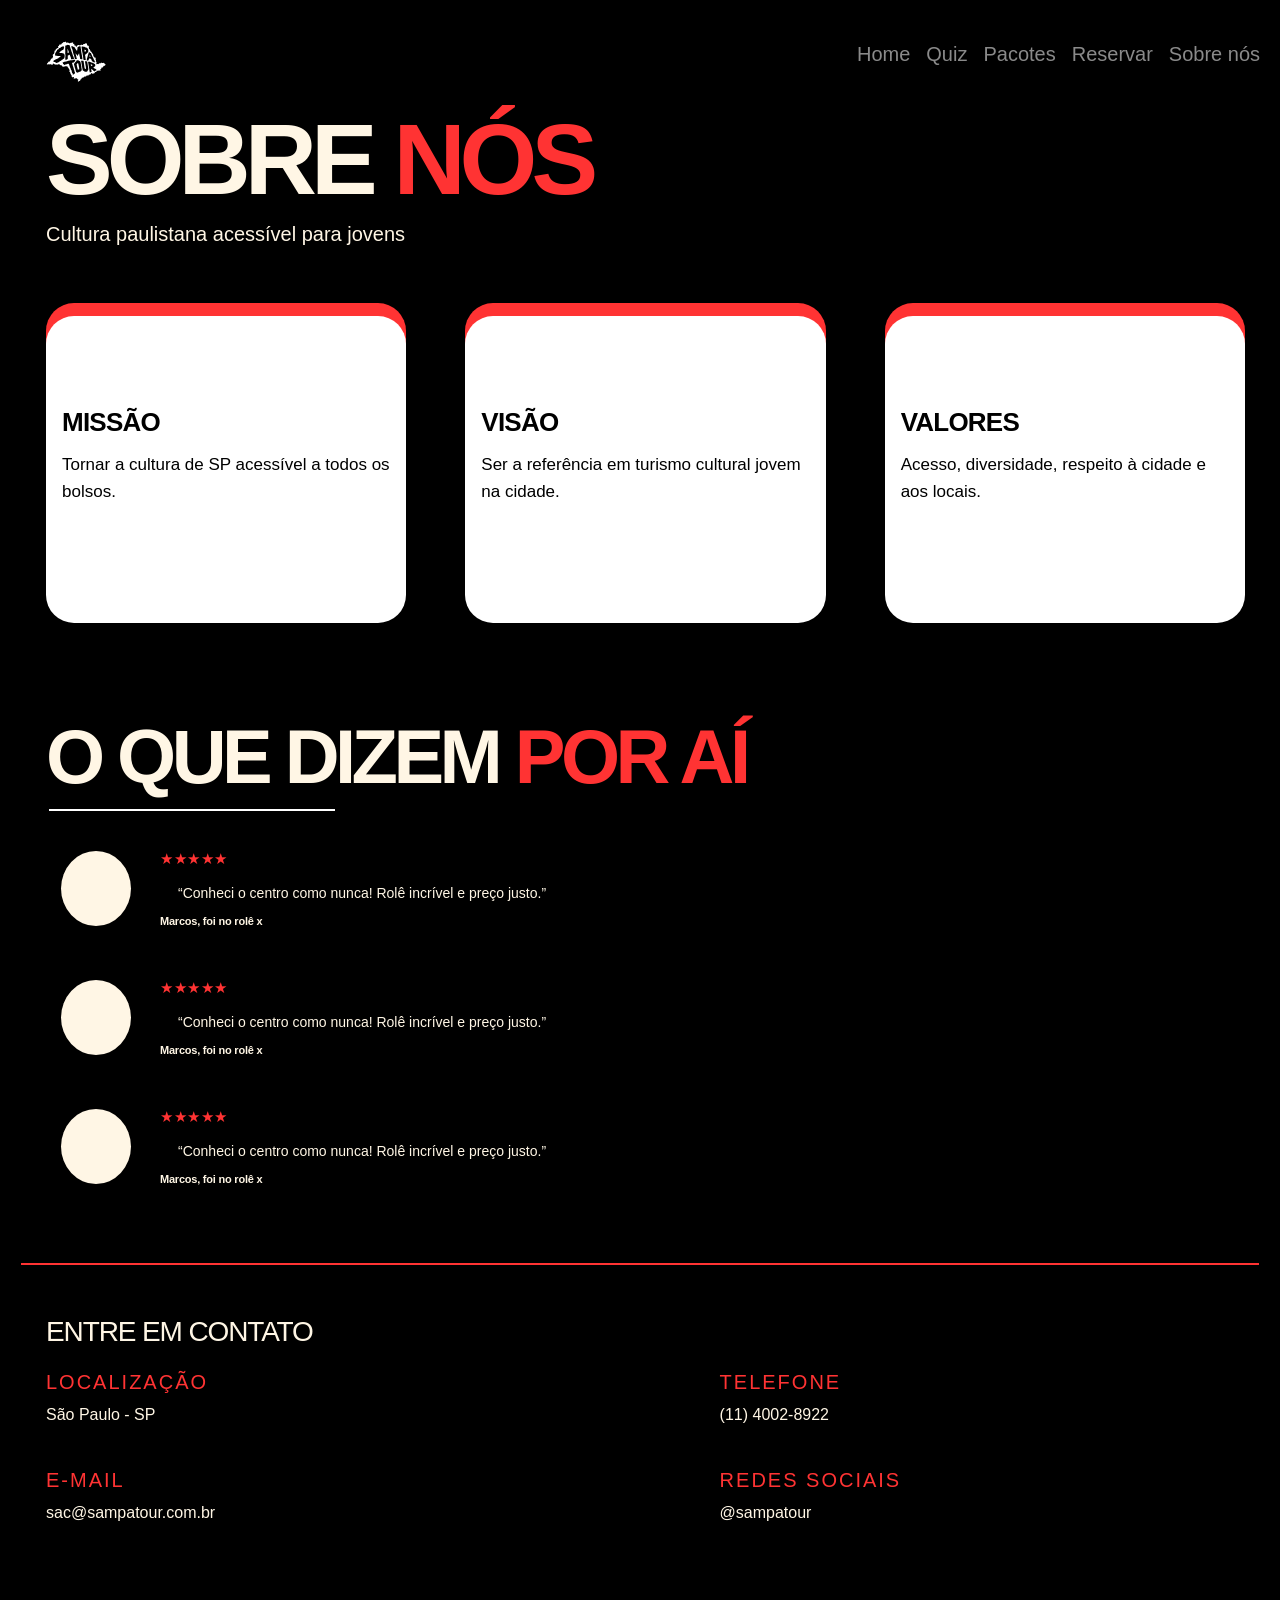
==== sobre.html @ f1fff985 "Update repository with latest project" ====
<!doctype html>
<html lang="pt-BR">
  <head>
    <meta charset="UTF-8" />
    <meta name="viewport" content="width=device-width, initial-scale=1.0" />

    <title>SampaTour | Sobre Nós</title>

    <meta
      name="keywords"
      content="SampaTour, turismo, cultura, São Paulo, passeios"
    />
    <meta
      name="description"
      content="Conheça a missão, a visão e os valores da SampaTour, uma iniciativa de turismo cultural acessível em São Paulo."
    />

    <link rel="icon" type="image/svg+xml" href="icons/logotipo-preto.svg" />
    <link
      href="https://cdn.jsdelivr.net/npm/bootstrap@5.3.3/dist/css/bootstrap.min.css"
      rel="stylesheet"
    />
    <link rel="stylesheet" href="css/styles.css" />
    <script src="js/scripts.js" defer></script>
  </head>

  <body class="pagina-sobre">
    <header class="cabecalho" id="inicio">
      <h1 class="titulo-principal">
        SOBRE <span class="titulo-destaque">NÓS</span>
      </h1>

      <p class="slogan">Cultura paulistana acessível para jovens</p>

      <nav
        class="menu navbar navbar-expand-md"
        aria-label="Menu principal"
        data-bs-theme="dark"
      >
        <button
          class="navbar-toggler ms-auto"
          type="button"
          data-bs-toggle="collapse"
          data-bs-target="#menu-nav"
          aria-controls="menu-nav"
          aria-expanded="false"
          aria-label="Abrir menu"
        >
          <span class="navbar-toggler-icon"></span>
        </button>

        <div class="collapse navbar-collapse" id="menu-nav">
          <ul class="menu-lista navbar-nav">
            <li><a href="home.html">Home</a></li>
            <li><a href="quiz.html">Quiz</a></li>
            <li><a href="pacotes.html">Pacotes</a></li>
            <li><a href="reserva.html">Reservar</a></li>
            <li><a href="sobre.html">Sobre nós</a></li>
          </ul>
        </div>
      </nav>
    </header>

    <main>
      <section class="apresentacao-sobre" id="sobre">
        <h2>QUEM SOMOS</h2>

        <p>
          A SampaTour promove passeios guiados de baixo custo para aproximar
          jovens da cultura, da história, da arte e dos sabores de São Paulo.
        </p>
      </section>

      <section class="missao-valores" id="missao-valores">
        <h2>NOSSOS PRINCÍPIOS</h2>

        <article class="principio-item" id="missao">
          <h3>MISSÃO</h3>
          <p>Tornar a cultura de SP acessível a todos os bolsos.</p>
        </article>

        <article class="principio-item" id="visao">
          <h3>VISÃO</h3>
          <p>Ser a referência em turismo cultural jovem na cidade.</p>
        </article>

        <article class="principio-item" id="valores">
          <h3>VALORES</h3>
          <p>Acesso, diversidade, respeito à cidade e aos locais.</p>
        </article>
      </section>

      <section class="depoimentos" id="depoimentos">
        <h2>O QUE DIZEM <span class="titulo-destaque">POR AÍ</span></h2>

        <article class="depoimento">
          <span
            class="depoimento-foto"
            role="img"
            aria-label="Foto do participante"
          ></span>
          <section class="depoimento-conteudo">
            <p class="estrelas" aria-label="5 estrelas">★★★★★</p>
            <blockquote>
              “Conheci o centro como nunca! Rolê incrível e preço justo.”
            </blockquote>
            <p class="autor">Marcos, foi no rolê x</p>
          </section>
        </article>

        <article class="depoimento">
          <span
            class="depoimento-foto"
            role="img"
            aria-label="Foto do participante"
          ></span>
          <section class="depoimento-conteudo">
            <p class="estrelas" aria-label="5 estrelas">★★★★★</p>
            <blockquote>
              “Conheci o centro como nunca! Rolê incrível e preço justo.”
            </blockquote>
            <p class="autor">Marcos, foi no rolê x</p>
          </section>
        </article>

        <article class="depoimento">
          <span
            class="depoimento-foto"
            role="img"
            aria-label="Foto do participante"
          ></span>
          <section class="depoimento-conteudo">
            <p class="estrelas" aria-label="5 estrelas">★★★★★</p>
            <blockquote>
              “Conheci o centro como nunca! Rolê incrível e preço justo.”
            </blockquote>
            <p class="autor">Marcos, foi no rolê x</p>
          </section>
        </article>
      </section>
    </main>

    <footer class="rodape" id="contato">
      <h2>ENTRE EM CONTATO</h2>

      <section class="informacoes-contato" aria-label="Informações de contato">
        <section class="contato-item">
          <h3>LOCALIZAÇÃO</h3>
          <p>São Paulo - SP</p>
        </section>

        <section class="contato-item">
          <h3>TELEFONE</h3>
          <p>
            <a href="tel:+551140028922">(11) 4002-8922</a>
          </p>
        </section>

        <section class="contato-item">
          <h3>E-MAIL</h3>
          <p>
            <a href="mailto:sac@sampatour.com.br"> sac@sampatour.com.br </a>
          </p>
        </section>

        <section class="contato-item">
          <h3>REDES SOCIAIS</h3>
          <p>@sampatour</p>
        </section>
      </section>
    </footer>

    <script src="https://cdn.jsdelivr.net/npm/bootstrap@5.3.3/dist/js/bootstrap.bundle.min.js"></script>
  </body>
</html>
---- css/styles.css ----
:root {
  --preto: #000000;
  --creme: #fff6e5;
  --vermelho: #ff3333;
  --cinza: #8a8a8a;
  --fonte:
    "Helvetica Neue", "Helvetica Now Display", Helvetica, "Inter", Arial,
    sans-serif;
  --fonte-quiz:
    "Instrument Sans", "DM Sans", "Segoe UI", "Helvetica Neue", Arial,
    sans-serif;
  --cinza-linha: #111111;
  --vinho: #c8001e;
  --borda-campo: #1a1a2e;
  --fonte-form: Arial, "Helvetica Neue", Helvetica, sans-serif;
}

* {
  margin: 0;
  padding: 0;
  box-sizing: border-box;
}

html {
  scroll-behavior: smooth;
}

a {
  color: inherit;
  text-decoration: none;
}

ul {
  list-style: none;
}

/* home.html   */

body.pagina-home {
  background: var(--preto);
  color: var(--creme);
  font-family: var(--fonte);
  font-weight: 300;
  line-height: 1.4;
  -webkit-font-smoothing: antialiased;
}

/*  CABEÇALHO  */

body.pagina-home .cabecalho {
  display: grid;
  grid-template-columns: 1fr 1fr;
  grid-template-areas:
    "marca  menu"
    "selo   selo"
    "logo   slogan";
  padding: 14px 42px 64px;
  background: var(--preto);
}

/* Marca SAMPA TOUR*/

body.pagina-home .cabecalho::before {
  content: "";
  grid-area: marca;
  align-self: start;
  margin-top: 15px;
  width: 60px;
  height: 60px;
  background: url("../icons/logotipo-branco.svg") no-repeat left center /
    contain;
}

/* Selo  "ISSO É" */

body.pagina-home .cabecalho::after {
  grid-area: selo;
  justify-self: start;
  display: flex;
  align-items: center;
  justify-content: center;
  width: 85px;
  height: 45px;
  margin: 92px 0 22px;
  content: "ISSO É";
  border: 1px solid var(--creme);
  border-radius: 50%;
  font-size: 16px;
  font-weight: 700;
  letter-spacing: -0.02em;
  color: var(--creme);
}

/* Logo grande: o texto original fica oculto e fica redesenhado com pseudo-elementos */

body.pagina-home .logo {
  grid-area: logo;
  font-size: 0;
  line-height: 0;
}

body.pagina-home .logo::before,
body.pagina-home .logo::after {
  display: block;
  font-size: clamp(60px, 12.8vw, 150px);
  font-weight: 700;
  line-height: 0.82;
  letter-spacing: -0.055em;
}

body.pagina-home .logo::before {
  content: "SAMPA";
  color: var(--creme);
}

body.pagina-home .logo::after {
  content: "TOUR";
  color: var(--vermelho);
}

body.pagina-home .slogan {
  grid-area: slogan;
  align-self: end;
  justify-self: end;
  max-width: 550px;
  margin-bottom: 4px;
  font-size: 25px;
  font-weight: 300;
  line-height: 1.3;
  text-align: right;
  text-transform: uppercase;
  color: var(--creme);
}

/* Menu */

body.pagina-home .menu {
  grid-area: menu;
  justify-self: end;
  align-self: start;
  margin-right: 20px;
  margin-top: 20px;
}

body.pagina-home .menu-lista {
  display: flex;
  gap: 16px;
}

body.pagina-home .menu-lista a {
  font-size: 20px;
  font-weight: 300;
  color: var(--cinza);
  transition: color 0.2s;
}

body.pagina-home .menu-lista li:first-child a {
  color: var(--creme);
}

body.pagina-home .menu-lista a:hover {
  color: var(--creme);
}

/* 
   APRESENTAÇÃO
 */

body.pagina-home .apresentacao {
  display: grid;
  grid-template-columns: 1fr 1fr;
  grid-template-rows: 1fr auto auto 1fr;
  align-items: start;
  min-height: 422px;
  margin-bottom: 128px;
}

body.pagina-home .apresentacao > * {
  grid-column: 1;
  padding-left: 26px;
  padding-right: 24px;
}

body.pagina-home .titulo-secao {
  grid-row: 2;
  align-self: end;
  font-size: 0;
  line-height: 0;
  margin-bottom: 26px;
}

body.pagina-home .titulo-secao::before,
body.pagina-home .titulo-secao::after {
  font-size: clamp(30px, 5.3vw, 60px);
  font-weight: 700;
  line-height: 0.95;
  letter-spacing: -0.045em;
  white-space: pre;
}

body.pagina-home .titulo-secao::before {
  content: "UMA\A CELEBRAÇÃO\A DA ";
  color: var(--creme);
}

body.pagina-home .titulo-secao::after {
  content: "CIDADE";
  color: var(--vermelho);
}

body.pagina-home .descricao {
  grid-row: 3;
  max-width: 630px;
  font-size: 20px;
  font-weight: 300;
  line-height: 1.4;
  text-transform: uppercase;
  color: var(--creme);
}

body.pagina-home .destaque {
  grid-row: 4;
  margin-top: 20px;
  font-size: 14px;
  font-weight: 700;
  line-height: 1.4;
  text-transform: uppercase;
  color: var(--creme);
}

body.pagina-home .destaque strong {
  font-weight: 700;
}

body.pagina-home .video-apresentacao {
  grid-column: 2;
  grid-row: 1 / -1;
  justify-self: end;
  align-self: center;
  margin-top: 125px;
  width: auto;
  height: 55%;
  min-height: auto;
  padding: 0;
  object-fit: contain;
  background: #1a1a1a;
  pointer-events: none;
  outline: none;
  border: none;
}

body.pagina-home .video-apresentacao::-webkit-media-controls {
  display: none !important;
}

/* 
   CHAMADA PARA O QUIZ
 */

body.pagina-home .chamada-quiz {
  display: flex;
  flex-direction: column;
  align-items: center;
  padding: 0 20px 100px;
  text-align: center;
}

body.pagina-home .chamada-quiz h2 {
  font-size: 0;
  line-height: 0;
}

body.pagina-home .chamada-quiz h2::before {
  display: block;
  content: "QUAL TOUR";
  font-size: clamp(48px, 8.8vw, 100px);
  font-weight: 700;
  line-height: 0.95;
  letter-spacing: -0.06em;
  color: var(--creme);
}

body.pagina-home .chamada-quiz h2::after {
  display: block;
  width: fit-content;
  margin: 0 auto;
  content: "É A SUA CARA ?";
  font-size: clamp(30px, 5.3vw, 60px);
  font-weight: 700;
  line-height: 1.05;
  letter-spacing: -0.06em;
  background: linear-gradient(
    90deg,
    var(--creme) 0 22%,
    var(--vermelho) 22% 100%
  );
  -webkit-background-clip: text;
  background-clip: text;
  -webkit-text-fill-color: transparent;
  color: transparent;
}

body.pagina-home .chamada-quiz p {
  margin-top: 4px;
  font-size: 20px;
  font-weight: 300;
  text-transform: lowercase;
  color: var(--creme);
}

body.pagina-home .chamada-quiz p::first-letter {
  text-transform: uppercase;
}

body.pagina-home .botao-quiz {
  display: inline-flex;
  align-items: center;
  justify-content: center;
  width: 220px;
  height: 60px;
  margin-top: 32px;
  border-radius: 999px;
  background: var(--creme);
  color: var(--preto);
  font-size: 17px;
  font-weight: 400;
  letter-spacing: 0.18em;
  text-decoration: none;
  text-underline-offset: 2px;
  transition:
    transform 0.2s,
    background 0.2s;
}

body.pagina-home .botao-quiz:hover {
  background: var(--vermelho);
  transform: scale(1.04);
}

/* 
   RODAPÉ
 */

body.pagina-home .rodape {
  margin: 0 20px;
  padding: 52px 22px 70px;
  border-top: 2px solid var(--vermelho);
}

body.pagina-home .rodape h2 {
  margin-bottom: 22px;
  font-size: 30px;
  font-weight: 300;
  letter-spacing: -0.04em;
  line-height: 1.1;
  color: var(--creme);
}

body.pagina-home .informacoes-contato {
  display: grid;
  grid-template-columns: 1fr 1fr;
  column-gap: 20px;
  row-gap: 24px;
}

body.pagina-home .contato-item h3 {
  font-size: 20px;
  font-weight: 300;
  letter-spacing: 0.1em;
  color: var(--vermelho);
}

body.pagina-home .contato-item p {
  margin-top: 10px;
  font-size: 16px;
  font-weight: 300;
  color: var(--creme);
}

body.pagina-home .contato-item a:hover {
  color: var(--vermelho);
}

/* 
   RESPONSIVIDADE
 */

@media (max-width: 700px) {
  /* Menu hambúrguer: menu suspenso em telas pequenas */

  body.pagina-home .menu {
    position: relative;
    z-index: 1000;
  }

  body.pagina-home .menu .navbar-toggler {
    display: block;
    margin-left: auto;
    border: 1px solid var(--cinza);
    border-radius: 8px;
    padding: 7px 9px;
    background-color: transparent;
    box-shadow: none;
  }

  body.pagina-home .menu .navbar-toggler:focus {
    box-shadow: 0 0 0 2px rgba(255, 51, 51, 0.35);
  }

  body.pagina-home .menu .navbar-collapse {
    position: absolute;
    top: calc(100% + 8px);
    right: 0;
    width: max-content;
    max-width: calc(100vw - 48px);
    padding: 12px;
    border: 1px solid #333;
    border-radius: 10px;
    background: #000;
    z-index: 1001;
  }

  body.pagina-home .menu .navbar-collapse .menu-lista {
    display: flex;
    flex-direction: column;
    align-items: flex-end;
    gap: 12px;
    text-align: right;
    white-space: nowrap;
  }

  body.pagina-home .menu .navbar-collapse .menu-lista a {
    display: block;
    padding: 4px 2px;
    font-size: 16px;
  }

  body.pagina-home .cabecalho {
    grid-template-columns: 1fr;
    grid-template-areas:
      "menu"
      "marca"
      "selo"
      "logo"
      "slogan";
    padding: 14px 24px 48px;
  }

  body.pagina-home .menu {
    justify-self: end;
    margin-right: 0;
  }

  body.pagina-home .menu-lista {
    text-align: right;
  }

  body.pagina-home .cabecalho::after {
    margin-top: 48px;
  }

  body.pagina-home .slogan {
    justify-self: start;
    margin-top: 24px;
    text-align: left;
  }

  body.pagina-home .apresentacao {
    grid-template-columns: 1fr;
    grid-template-rows: auto;
    margin-bottom: 80px;
  }

  body.pagina-home .apresentacao > * {
    grid-column: 1;
    grid-row: auto;
    padding-left: 24px;
    padding-right: 24px;
  }

  body.pagina-home .titulo-secao {
    margin-bottom: 18px;
  }

  body.pagina-home .titulo-secao::before,
  body.pagina-home .titulo-secao::after {
    font-size: 44px;
  }

  body.pagina-home .video-apresentacao {
    grid-column: 1;
    grid-row: auto;
    justify-self: stretch;
    order: -1;
    margin-top: 0;
    margin-bottom: 32px;
    padding: 0;
    height: auto;
    min-height: 0;
    width: 100%;
    aspect-ratio: 368 / 422;
  }

  body.pagina-home .informacoes-contato {
    grid-template-columns: 1fr;
  }
}

/* =====================================================
   PÁGINA: quiz.html  (body.pagina-quiz)
   ===================================================== */

body.pagina-quiz {
  background: var(--preto);
  color: var(--creme);
  font-family: var(--fonte);
  font-weight: 300;
  line-height: 1.4;
  -webkit-font-smoothing: antialiased;
}

/*  leitores de tela */

body.pagina-quiz .introducao-quiz,
body.pagina-quiz .area-quiz > h2 {
  position: absolute;
  width: 1px;
  height: 1px;
  margin: -1px;
  overflow: hidden;
  clip: rect(0 0 0 0);
  white-space: nowrap;
}

/* 
   CABEÇALHO
 */

body.pagina-quiz .cabecalho {
  display: grid;
  grid-template-columns: 1fr auto;
  grid-template-areas:
    "marca   menu"
    "titulo  titulo"
    "slogan  slogan";
  padding: 18px 0 0;
}

/* Marca SAMPA TOUR*/

body.pagina-quiz .cabecalho::before {
  content: "";
  grid-area: marca;
  align-self: start;
  margin-top: 15px;
  width: 60px;
  height: 60px;
  background: url("../icons/logotipo-branco.svg") no-repeat left center /
    contain;
}

/* Menu */

body.pagina-quiz .menu {
  grid-area: menu;
  justify-self: end;
  align-self: start;
  margin-right: 25px;
  margin-top: 15px;
}

body.pagina-quiz .menu-lista {
  display: flex;
  gap: 18px;
}

body.pagina-quiz .menu-lista a {
  font-size: 20px;
  font-weight: 300;
  color: var(--cinza);
  transition: color 0.2s;
}

body.pagina-quiz .menu-lista a[aria-current="page"],
body.pagina-quiz .menu-lista a:hover {
  color: var(--creme);
}

body.pagina-quiz .titulo-principal {
  grid-area: titulo;
  margin-top: 58px;
  font-size: clamp(52px, 13.2vw, 120px);
  font-weight: 700;
  line-height: 0.85;
  letter-spacing: -0.06em;
  white-space: nowrap;
  color: var(--creme);
}

body.pagina-quiz .titulo-destaque {
  color: var(--vermelho);
}

body.pagina-quiz .slogan {
  grid-area: slogan;
  margin-top: 26px;
  font-size: 20px;
  font-weight: 300;
  line-height: 1.2;
  color: var(--creme);
}

/* 
   CARTÃO DO QUIZ
*/

body.pagina-quiz .area-quiz {
  display: flex;
  justify-content: center;
  margin-top: 58px;
  padding: 0 20px;
}

body.pagina-quiz .cartao-quiz {
  width: min(150%, 478px);
  padding: 17px 15px 17px;
  border: 5px solid var(--vermelho);
  border-radius: 22px;
  background: #ffffff;
  color: #111111;
  font-family: var(--fonte-quiz);
}

body.pagina-quiz .cartao-cabecalho {
  display: flex;
  justify-content: space-between;
  align-items: flex-start;
  margin-bottom: 5px;
}

body.pagina-quiz .pergunta {
  font-size: 24px;
  font-weight: 700;
  line-height: 1.15;
  letter-spacing: -0.01em;
  color: #000000;
}

body.pagina-quiz .progresso {
  font-size: 15px;
  font-weight: 300;
  color: #111111;
}

body.pagina-quiz .opcoes {
  display: flex;
  flex-direction: column;
  gap: 10px;
  padding-left: 0;
  margin: 20px 5px;
}

body.pagina-quiz .opcao {
  display: flex;
  align-items: center;
  gap: 12px;
  width: 100%;
  height: 63px;
  padding: 0 8px;
  border: 0;
  border-radius: 10px;
  background: #ececec;
  color: #111111;
  font-family: inherit;
  font-size: 16px;
  font-weight: 400;
  text-align: left;
  cursor: pointer;
  transition:
    background 0.2s,
    color 0.2s;
}

body.pagina-quiz .opcao:hover,
body.pagina-quiz .opcao:focus-visible {
  background: var(--vermelho);
  color: #ffffff;
  outline: none;
}

body.pagina-quiz .botao-proximo{
  justify-self: flex-end;
  display: none;
  align-items: center;
  height: 50px;
  padding: 2px 8px;
  border: 0;
  border-radius: 10px;
  background: #ececec;
  color: #111111;
  font-family: var(--fonte-quiz);
  font-size: 16px;
  font-weight: bold;
  text-align: center;
  cursor: pointer;
  background: var(--vermelho);
  color: #ffffff;
  outline: none;
  transition:
    background 0.2s,
    color 0.2s;
}

body.pagina-quiz .botao-reiniciar {
  display: block;
  justify-self: center;
  font-family: var(--fonte-quiz);
  font-weight: bold;
  color: var(--vermelho);
  margin: 4px 2px;
}

body.pagina-quiz .botao-proximo:hover,
body.pagina-quiz .botao-proximo:focus-visible,
body.pagina-quiz .botao-reiniciar:hover,
body.pagina-quiz .botao-reiniciar:focus-visible {
  text-decoration: underline;
}

body.pagina-quiz .resultado-quiz {
  display: none;
}

body.pagina-quiz .resultado-imagem-card {
  position: relative;
  display: flex;
  align-items: center;
  justify-content: center;
  width: 100%;
  aspect-ratio: 4 / 3;
  overflow: hidden;
}

body.pagina-quiz .resultado-imagem {
  position: absolute;
  inset: 0;
  width: 100%;
  height: 100%;
  object-fit: cover;
}

body.pagina-quiz .resultado-categoria {
  margin-top: 10px;
  margin-bottom: 6px;
  font-size: 10px;
  font-weight: 700;
  letter-spacing: 0.14em;
  text-transform: uppercase;
  color: var(--vermelho);
}

body.pagina-quiz .resultado-nome {
  margin-bottom: 10px;
  font-size: 30px;
  font-weight: 700;
  letter-spacing: -0.04em;
  line-height: 1.05;
  text-transform: uppercase;
  color: #000000;
}

body.pagina-quiz .resultado-descricao p {
  font-size: 14px;
  font-weight: 300;
  line-height: 1.65;
  color: #111111;
}

body.pagina-quiz .resultado-info{
  font-weight: bold;
}

body.pagina-quiz .resultado-info:hover,
body.pagina-quiz .resultado-info:focus-visible {
  text-decoration: underline;
}

body.pagina-quiz .botao-reservar {
  display: flex;
  align-items: center;
  justify-content: center;
  height: 44px;
  margin: 20px 0px;
  border-radius: 999px;
  background: var(--vermelho);
  color: #ffffff;
  font-size: 12px;
  font-weight: 700;
  letter-spacing: 0.12em;
  transition:
    background 0.2s,
    transform 0.2s;
}

body.pagina-pacotes .botao-reservar:hover,
body.pagina-pacotes .botao-reservar:focus-visible {
  background: #000000;
  outline: none;
  transform: scale(1.02);
}

/* 
   RODAPÉ
 */

body.pagina-quiz .rodape {
  margin: 165px 22px 0;
  padding: 54px 25px 70px;
  border-top: 2px solid var(--vermelho);
}

body.pagina-quiz .rodape h2 {
  margin-bottom: 24px;
  font-size: 30px;
  font-weight: 300;
  letter-spacing: -0.04em;
  line-height: 1.1;
  color: var(--creme);
}

body.pagina-quiz .informacoes-contato {
  display: grid;
  grid-template-columns: 56.7% 1fr;
  row-gap: 28px;
}

body.pagina-quiz .contato-item h3 {
  font-size: 20px;
  font-weight: 300;
  letter-spacing: 0.1em;
  color: var(--vermelho);
}

body.pagina-quiz .contato-item p {
  margin-top: 12px;
  font-size: 16px;
  font-weight: 300;
  color: var(--creme);
}

body.pagina-quiz .contato-item a:hover {
  color: var(--vermelho);
}

/* 
   RESPONSIVIDADE
 */

@media (max-width: 760px) {
  /* Menu hambúrguer: menu suspenso em telas pequenas */

  body.pagina-quiz .menu {
    position: relative;
    z-index: 1000;
  }

  body.pagina-quiz .menu .navbar-toggler {
    display: block;
    margin-left: auto;
    border: 1px solid var(--cinza);
    border-radius: 8px;
    padding: 7px 9px;
    background-color: transparent;
    box-shadow: none;
  }

  body.pagina-quiz .menu .navbar-toggler:focus {
    box-shadow: 0 0 0 2px rgba(255, 51, 51, 0.35);
  }

  body.pagina-quiz .menu .navbar-collapse {
    position: absolute;
    top: calc(100% + 8px);
    right: 0;
    width: max-content;
    max-width: calc(100vw - 48px);
    padding: 12px;
    border: 1px solid #333;
    border-radius: 10px;
    background: #000;
    z-index: 1001;
  }

  body.pagina-quiz .menu .navbar-collapse .menu-lista {
    display: flex;
    flex-direction: column;
    align-items: flex-end;
    gap: 12px;
    text-align: right;
    white-space: nowrap;
  }

  body.pagina-quiz .menu .navbar-collapse .menu-lista a {
    display: block;
    padding: 4px 2px;
    font-size: 16px;
  }

  body.pagina-quiz .cabecalho {
    grid-template-columns: 1fr;
    grid-template-areas:
      "marca menu"
      "selo"
      "logo"
      "slogan";
    padding: 14px 24px 48px;
  }

  body.pagina-quiz .menu {
    justify-self: end;
    margin-right: 0;
  }

  body.pagina-quiz .menu-lista {
    text-align: right;
  }

  body.pagina-quiz .cabecalho::before {
    margin-left: 24px;
  }

  body.pagina-quiz .titulo-principal,
  body.pagina-quiz .slogan {
    width: calc(100% - 48px);
  }

  body.pagina-quiz .titulo-principal {
    font-size: 13.6vw;
  }

  body.pagina-quiz .rodape {
    margin-top: 100px;
  }
}

@media (max-width: 480px) {
  body.pagina-quiz .informacoes-contato {
    grid-template-columns: 1fr;
  }
}

/* =====================================================
   PÁGINA: pacotes.html  (body.pagina-pacotes)
   ===================================================== */

body.pagina-pacotes {
  background: var(--preto);
  color: var(--creme);
  font-family: var(--fonte);
  font-weight: 300;
  line-height: 1.4;
  -webkit-font-smoothing: antialiased;
}

/* Trava a rolagem do fundo enquanto a janela de detalhes está aberta */

body.pagina-pacotes:has(dialog[open]) {
  overflow: hidden;
}

/* Texto leitores de tela */

body.pagina-pacotes .filtro-pacotes > h2,
body.pagina-pacotes .filtro-pacotes > p,
body.pagina-pacotes .lista-pacotes > h2,
body.pagina-pacotes .categoria-pacotes > h3 {
  position: absolute;
  width: 1px;
  height: 1px;
  margin: -1px;
  overflow: hidden;
  clip: rect(0 0 0 0);
  white-space: nowrap;
}

/* 
   CABEÇALHO
 */

body.pagina-pacotes .cabecalho {
  display: grid;
  grid-template-columns: 1fr auto;
  grid-template-areas:
    "marca   menu"
    "titulo  titulo"
    "slogan  slogan";
  padding: 14px 42px 22px;
}

/* Marca SAMPA TOUR*/

body.pagina-pacotes .cabecalho::before {
  content: "";
  grid-area: marca;
  align-self: start;
  margin-top: 15px;
  width: 60px;
  height: 60px;
  background: url("../icons/logotipo-branco.svg") no-repeat left center /
    contain;
}

body.pagina-pacotes .titulo-principal {
  grid-area: titulo;
  margin-top: 50px;
  font-size: clamp(56px, 11.6vw, 110px);
  font-weight: 700;
  line-height: 0.85;
  letter-spacing: -0.06em;
  color: var(--creme);
}

body.pagina-pacotes .slogan {
  grid-area: slogan;
  margin-top: 6px;
  padding-left: 3px;
  font-size: 17px;
  font-weight: 300;
  line-height: 1.2;
  color: var(--creme);
}

/* Menu */

body.pagina-pacotes .menu {
  grid-area: menu;
  justify-self: end;
  align-self: start;
  margin-right: 20px;
  margin-top: 20px;
}

body.pagina-pacotes .menu-lista {
  display: flex;
  gap: 16px;
}

body.pagina-pacotes .menu-lista a {
  font-size: 20px;
  font-weight: 300;
  color: var(--cinza);
  transition: color 0.2s;
}

body.pagina-pacotes .menu-lista a[aria-current="page"],
body.pagina-pacotes .menu-lista a:hover {
  color: var(--creme);
}

body.pagina-pacotes .filtro-pacotes {
  padding: 0 45px;
}

body.pagina-pacotes .filtro-pacotes .chamada-quiz {
  display: none;
}

body.pagina-pacotes .menu-categorias ul {
  display: flex;
  flex-wrap: wrap;
  gap: 12px 14px;
}

body.pagina-pacotes .menu-categorias a {
  display: flex;
  align-items: center;
  justify-content: center;
  min-width: 102px;
  height: 25px;
  padding: 0 16px;
  border: 1px solid var(--creme);
  border-radius: 999px;
  background: var(--preto);
  color: var(--creme);
  font-size: 14px;
  font-weight: 700;
  white-space: nowrap;
  transition:
    background 0.2s,
    border-color 0.2s;
}

body.pagina-pacotes .menu-categorias a:hover {
  border-color: var(--vermelho);
}

/* Filtro ativo: "Todos" por padrão 
muda conforme a categoria selecionada */

body.pagina-pacotes .menu-categorias li:first-child a {
  background: var(--vermelho);
  border-color: var(--vermelho);
}

body.pagina-pacotes:has(.categoria-pacotes:target)
  .menu-categorias
  li:first-child
  a {
  background: var(--preto);
  border-color: var(--creme);
}

body.pagina-pacotes:has(#historia-cultura:target)
  .menu-categorias
  li:nth-child(2)
  a,
body.pagina-pacotes:has(#arte-arquitetura:target)
  .menu-categorias
  li:nth-child(3)
  a,
body.pagina-pacotes:has(#gastronomia:target) .menu-categorias li:nth-child(4) a,
body.pagina-pacotes:has(#pontos-turisticos:target)
  .menu-categorias
  li:nth-child(5)
  a {
  background: var(--vermelho);
  border-color: var(--vermelho);
}

/* 
   LISTA DE PACOTES
 */

body.pagina-pacotes .lista-pacotes {
  display: grid;
  grid-template-columns: repeat(3, 1fr);
  gap: 28px 18px;
  margin-top: 34px;
  padding: 0 32px;
}

body.pagina-pacotes .categoria-pacotes {
  display: contents;
}

/* Filtro por categoria via link */

body.pagina-pacotes
  .lista-pacotes:has(.categoria-pacotes:target)
  .categoria-pacotes:not(:target) {
  display: none;
}

/* Card de passeio */

body.pagina-pacotes .card-passeio {
  position: relative;
  display: flex;
  flex-direction: column;
  background: #ffffff;
  color: #000000;
  overflow: hidden;
  transition:
    transform 0.2s,
    box-shadow 0.2s;
  border-radius: 5%;
}

body.pagina-pacotes .card-passeio:hover,
body.pagina-pacotes .card-passeio:focus-within {
  transform: translateY(-4px);
  box-shadow: 0 0 0 2px var(--vermelho);
}

body.pagina-pacotes .card-imagem {
  position: relative;
  display: flex;
  flex: none;
  align-items: center;
  justify-content: center;
  width: 100%;
  aspect-ratio: 196 / 150;
  overflow: hidden;
  background: linear-gradient(135deg, #2e2e2e, #181818);
}

body.pagina-pacotes .card-imagem::before {
  content: "IMAGEM";
  font-size: 10px;
  font-weight: 700;
  letter-spacing: 0.25em;
  color: #6b6b6b;
}

body.pagina-pacotes .card-imagem img {
  position: absolute;
  inset: 0;
  width: 100%;
  height: 100%;
  object-fit: cover;
}

body.pagina-pacotes .card-info {
  display: flex;
  flex: 1;
  flex-direction: column;
  padding: 10px 9px 12px;
}

body.pagina-pacotes .card-info h4 {
  margin-bottom: 6px;
  font-size: 14px;
  font-weight: 700;
  letter-spacing: -0.04em;
  line-height: 1.1;
  text-transform: uppercase;
  color: #000000;
}

body.pagina-pacotes .card-abrir {
  padding: 0;
  border: 0;
  background: none;
  font: inherit;
  letter-spacing: inherit;
  line-height: inherit;
  text-align: left;
  text-transform: inherit;
  color: inherit;
  cursor: pointer;
}

body.pagina-pacotes .card-abrir::after {
  content: "";
  position: absolute;
  inset: 0;
}

body.pagina-pacotes .card-abrir:focus-visible {
  outline: none;
}

body.pagina-pacotes .card-descricao {
  margin-bottom: 10px;
  font-size: 9px;
  font-weight: 300;
  line-height: 1.5;
  color: #000000;
}

body.pagina-pacotes .card-preco {
  margin-top: auto;
  margin-bottom: 4px;
  padding-left: 2px;
  font-size: 10px;
  font-weight: 300;
  color: #000000;
}

body.pagina-pacotes .card-preco strong {
  font-weight: 700;
  color: var(--vermelho);
}

body.pagina-pacotes .card-detalhes {
  padding-left: 2px;
  font-size: 9px;
  font-weight: 300;
  color: #8a8a8a;
}

body.pagina-pacotes .card-completo {
  display: none;
}

/* 
   JANELA DE DETALHES 
 */

body.pagina-pacotes .janela-detalhes {
  position: fixed;
  inset: 0;
  width: min(92vw, 640px);
  max-height: 90vh;
  margin: auto;
  padding: 0;
  overflow-y: auto;
  border: 0;
  border-radius: 16px;
  background: #ffffff;
  color: #000000;
  box-shadow: 0 -7px 0 0 var(--vermelho);
}

body.pagina-pacotes .janela-detalhes::backdrop {
  background: rgba(0, 0, 0, 0.8);
}

body.pagina-pacotes .janela-fechar {
  position: absolute;
  top: 12px;
  right: 12px;
  z-index: 2;
  display: flex;
  align-items: center;
  justify-content: center;
  width: 34px;
  height: 34px;
  border: 0;
  border-radius: 50%;
  background: #000000;
  color: #ffffff;
  font-family: inherit;
  font-size: 22px;
  line-height: 1;
  cursor: pointer;
  transition: background 0.2s;
}

body.pagina-pacotes .janela-fechar:hover,
body.pagina-pacotes .janela-fechar:focus-visible {
  background: var(--vermelho);
  outline: none;
}

body.pagina-pacotes .janela-imagem {
  position: relative;
  display: flex;
  align-items: center;
  justify-content: center;
  width: 100%;
  aspect-ratio: 16 / 8;
  overflow: hidden;
  border-radius: 16px 16px 0 0;
  background: linear-gradient(135deg, #2e2e2e, #181818);
}

body.pagina-pacotes .janela-imagem::before {
  content: "IMAGEM";
  font-size: 12px;
  font-weight: 700;
  letter-spacing: 0.25em;
  color: #6b6b6b;
}

body.pagina-pacotes .janela-imagem img {
  position: absolute;
  inset: 0;
  width: 100%;
  height: 100%;
  object-fit: cover;
}

body.pagina-pacotes .janela-corpo {
  padding: 22px 26px 28px;
}

body.pagina-pacotes .janela-categoria {
  margin-bottom: 6px;
  font-size: 10px;
  font-weight: 700;
  letter-spacing: 0.14em;
  text-transform: uppercase;
  color: var(--vermelho);
}

body.pagina-pacotes .janela-titulo {
  margin-bottom: 6px;
  font-size: 30px;
  font-weight: 700;
  letter-spacing: -0.04em;
  line-height: 1.05;
  text-transform: uppercase;
  color: #000000;
}

body.pagina-pacotes .janela-meta {
  margin-bottom: 16px;
  font-size: 12px;
  font-weight: 400;
  color: #8a8a8a;
}

body.pagina-pacotes .janela-texto p {
  font-size: 14px;
  font-weight: 300;
  line-height: 1.65;
  color: #111111;
}

body.pagina-pacotes .janela-preco {
  margin-top: 18px;
  font-size: 14px;
  font-weight: 300;
  color: #000000;
}

body.pagina-pacotes .janela-preco strong {
  font-weight: 700;
  color: var(--vermelho);
}

body.pagina-pacotes .botao-reservar {
  display: flex;
  align-items: center;
  justify-content: center;
  height: 44px;
  margin-top: 20px;
  border-radius: 999px;
  background: var(--vermelho);
  color: #ffffff;
  font-size: 12px;
  font-weight: 700;
  letter-spacing: 0.12em;
  transition:
    background 0.2s,
    transform 0.2s;
}

body.pagina-pacotes .botao-reservar:hover,
body.pagina-pacotes .botao-reservar:focus-visible {
  background: #000000;
  outline: none;
  transform: scale(1.02);
}

/* 
   HORÁRIOS DOS PASSEIOS
 */

body.pagina-pacotes .horarios-passeios {
  margin-top: 100px;
  padding: 0 38px;
}

body.pagina-pacotes .horarios-passeios h2 {
  margin-bottom: 20px;
  font-size: 0;
  line-height: 0;
}

body.pagina-pacotes .horarios-passeios h2::before,
body.pagina-pacotes .horarios-passeios h2::after {
  font-size: clamp(30px, 5.8vw, 46px);
  font-weight: 700;
  line-height: 0.95;
  letter-spacing: -0.05em;
  white-space: pre;
}

body.pagina-pacotes .horarios-passeios h2::before {
  content: "HORÁRIOS DOS\A";
  color: var(--creme);
}

body.pagina-pacotes .horarios-passeios h2::after {
  content: "PASSEIOS";
  color: var(--vermelho);
}

body.pagina-pacotes .tabela-pacotes {
  width: 100%;
  border-collapse: collapse;
  table-layout: fixed;
}

body.pagina-pacotes .tabela-pacotes th {
  height: 45px;
  background: var(--vermelho);
  color: #ffffff;
  font-size: 14px;
  font-weight: 700;
  text-align: center;
  text-transform: uppercase;
}

body.pagina-pacotes .tabela-pacotes th:first-child {
  padding-left: 3px;
  text-align: left;
}

body.pagina-pacotes .tabela-pacotes th + th {
  border: 1px solid rgba(255, 255, 255, 0.75);
}

body.pagina-pacotes .tabela-pacotes td {
  height: 45px;
  background: var(--cinza-linha);
  border-bottom: 1px solid var(--preto);
  color: var(--creme);
  font-size: 13px;
  font-weight: 300;
  line-height: 1.3;
  text-align: center;
}

body.pagina-pacotes .tabela-pacotes td:first-child {
  padding-left: 4px;
  text-align: left;
}

body.pagina-pacotes .detalhes-passeio {
  display: block;
}

/* 
   RODAPÉ
 */

body.pagina-pacotes .rodape {
  margin: 52px 18px 0;
  padding: 52px 20px 70px;
  border-top: 2px solid var(--vermelho);
}

body.pagina-pacotes .rodape h2 {
  margin-bottom: 22px;
  font-size: 24px;
  font-weight: 300;
  letter-spacing: -0.04em;
  line-height: 1.1;
  color: var(--creme);
}

body.pagina-pacotes .informacoes-contato {
  display: grid;
  grid-template-columns: 56.7% 1fr;
  row-gap: 24px;
}

body.pagina-pacotes .contato-item h3 {
  font-size: 17px;
  font-weight: 300;
  letter-spacing: 0.1em;
  color: var(--vermelho);
}

body.pagina-pacotes .contato-item p {
  margin-top: 10px;
  font-size: 15px;
  font-weight: 300;
  color: var(--creme);
}

body.pagina-pacotes .contato-item a:hover {
  color: var(--vermelho);
}

/* 
   RESPONSIVIDADE
 */

@media (max-width: 767.98px) {
  body.pagina-pacotes .cabecalho {
    grid-template-columns: minmax(0, 1fr) auto;
    grid-template-areas:
      "marca menu"
      "titulo titulo"
      "slogan slogan";
    padding: 14px 24px 22px;
  }

  body.pagina-pacotes .cabecalho::before {
    grid-area: marca;
  }

  body.pagina-pacotes .titulo-principal {
    grid-area: titulo;
    min-width: 0;
    margin-top: 50px;
    font-size: clamp(44px, 14vw, 80px);
    line-height: 0.85;
    white-space: normal;
    overflow-wrap: anywhere;
    word-spacing: normal;
  }

  body.pagina-pacotes .slogan {
    grid-area: slogan;
    min-width: 0;
    margin-top: 12px;
    padding-left: 3px;
    overflow-wrap: break-word;
  }

  body.pagina-pacotes .menu {
    position: relative;
    z-index: 1000;
    grid-area: menu;
    justify-self: end;
    align-self: start;
    min-width: 0;
    margin: 15px 0 0;
  }

  body.pagina-pacotes .menu .navbar-collapse {
    position: absolute;
    top: calc(100% + 8px);
    right: 0;
    width: max-content;
    max-width: calc(100vw - 48px);
    padding: 12px;
    border: 1px solid #333;
    border-radius: 10px;
    background: #000;
    z-index: 1001;
  }

  body.pagina-pacotes .menu-lista {
    display: flex;
    flex-direction: column;
    gap: 12px;
    text-align: right;
  }

  body.pagina-pacotes .menu-lista a {
    font-size: 16px;
  }

  body.pagina-pacotes .filtro-pacotes {
    padding: 0 24px;
  }

  body.pagina-pacotes .lista-pacotes {
    grid-template-columns: repeat(2, minmax(0, 1fr));
    padding: 0 24px;
  }

  body.pagina-pacotes .horarios-passeios {
    padding: 0 24px;
    overflow-x: auto;
  }

  body.pagina-pacotes .tabela-pacotes {
    min-width: 480px;
  }

  body.pagina-pacotes .janela-corpo {
    padding: 18px 20px 24px;
  }

  body.pagina-pacotes .janela-titulo {
    font-size: 24px;
  }
}

@media (max-width: 480px) {
  body.pagina-pacotes .lista-pacotes {
    grid-template-columns: minmax(0, 1fr);
  }

  body.pagina-pacotes .informacoes-contato {
    grid-template-columns: 1fr;
  }
}

/* =====================================================
   PÁGINA: reserva.html  (body.pagina-reserva)
   ===================================================== */

body.pagina-reserva {
  background: var(--preto);
  color: var(--creme);
  font-family: var(--fonte);
  font-weight: 300;
  line-height: 1.4;
  -webkit-font-smoothing: antialiased;
}

body.pagina-reserva .titulo-destaque {
  color: var(--vermelho);
}

/* leitores de tela */

body.pagina-reserva .secao-reserva > h2,
body.pagina-reserva .descricao-reserva,
body.pagina-reserva .dados-pessoais > legend,
body.pagina-reserva .dados-passeio > legend,
body.pagina-reserva .termos-reserva > legend {
  position: absolute;
  width: 1px;
  height: 1px;
  margin: -1px;
  overflow: hidden;
  clip: rect(0 0 0 0);
  white-space: nowrap;
}

/* 
   CABEÇALHO
 */

body.pagina-reserva .cabecalho {
  display: grid;
  grid-template-columns: 1fr auto;
  grid-template-areas:
    "marca   menu"
    "titulo  titulo"
    "slogan  slogan";
  padding: 16px 0 0 42px;
}

/* Marca SAMPA TOUR*/

body.pagina-reserva .cabecalho::before {
  content: "";
  grid-area: marca;
  align-self: start;
  margin-top: 15px;
  width: 60px;
  height: 60px;
  background: url("../icons/logotipo-branco.svg") no-repeat left center /
    contain;
}

/* Menu */

body.pagina-reserva .menu {
  grid-area: menu;
  justify-self: end;
  align-self: start;
  margin-right: 20px;
  margin-top: 15px;
}

body.pagina-reserva .menu-lista {
  display: flex;
  gap: 16px;
}

body.pagina-reserva .menu-lista a {
  font-size: 20px;
  font-weight: 300;
  color: var(--cinza);
  transition: color 0.2s;
}

body.pagina-reserva .menu-lista a[aria-current="page"],
body.pagina-reserva .menu-lista a:hover {
  color: var(--creme);
}

body.pagina-reserva .titulo-principal {
  grid-area: titulo;
  margin-top: 48px;
  padding-left: 3px;
  font-size: clamp(52px, 11.8vw, 110px);
  font-weight: 700;
  line-height: 0.82;
  letter-spacing: -0.06em;
  word-spacing: 1.4em;
  white-space: nowrap;
  color: var(--creme);
}

body.pagina-reserva .titulo-principal .titulo-destaque {
  display: block;
  word-spacing: normal;
}

body.pagina-reserva .slogan {
  grid-area: slogan;
  margin-top: 16px;
  font-size: 20px;
  font-weight: 300;
  line-height: 1.2;
  color: var(--creme);
}

/*
   FORMULÁRIO DE RESERVA
 */

body.pagina-reserva .secao-reserva {
  display: flex;
  justify-content: center;
  margin-top: 41px;
  padding: 0 4.7vw 0 20px;
}

body.pagina-reserva .formulario-reserva {
  width: min(100%, 458px);
  padding: 18px 18px 19px;
  border-radius: 16px;
  background: #ffffff;
  color: #000000;
  font-family: var(--fonte-form);
  box-shadow: 0 -7px 0 0 var(--vinho);
}

body.pagina-reserva .formulario-reserva fieldset {
  display: flex;
  flex-direction: column;
  min-width: 0;
  border: 0;
}

body.pagina-reserva .formulario-reserva label,
body.pagina-reserva .horarios-passeio > legend {
  display: block;
  margin-bottom: 4px;
  padding: 0;
  font-size: 16px;
  font-weight: 700;
  line-height: 1.2;
  color: #000000;
}

body.pagina-reserva .formulario-reserva input[type="text"],
body.pagina-reserva .formulario-reserva input[type="email"],
body.pagina-reserva .formulario-reserva input[type="tel"],
body.pagina-reserva .formulario-reserva input[type="date"],
body.pagina-reserva .formulario-reserva input[type="number"],
body.pagina-reserva .formulario-reserva select,
body.pagina-reserva .formulario-reserva textarea {
  width: 100%;
  height: 36px;
  margin-bottom: 14px;
  padding: 0 11px;
  border: 1px solid var(--borda-campo);
  border-radius: 10px;
  background: #ffffff;
  color: var(--borda-campo);
  font-family: inherit;
  font-size: 12px;
  font-weight: 400;
}

body.pagina-reserva .formulario-reserva input:focus,
body.pagina-reserva .formulario-reserva select:focus,
body.pagina-reserva .formulario-reserva textarea:focus {
  outline: 2px solid var(--vermelho);
  outline-offset: 1px;
}

/* Campos vazios em cinza*/

body.pagina-reserva .formulario-reserva select:invalid,
body.pagina-reserva .formulario-reserva input[type="date"],
body.pagina-reserva .formulario-reserva input[type="number"] {
  color: #6b6b7b;
}

body.pagina-reserva .formulario-reserva textarea {
  height: 65px;
  padding: 8px 11px;
  margin-bottom: 14px;
  resize: none;
}

body.pagina-reserva .formulario-reserva .horarios-passeio {
  display: grid;
  grid-template-columns: repeat(3, 1fr);
  gap: 9px;
  margin-bottom: 19px;
}

body.pagina-reserva .horarios-passeio > legend {
  margin-bottom: 4px;
}

body.pagina-reserva .horarios-passeio input[type="radio"] {
  position: absolute;
  opacity: 0;
  pointer-events: none;
}

body.pagina-reserva .formulario-reserva .horarios-passeio label {
  display: flex;
  align-items: center;
  justify-content: center;
  height: 32px;
  margin: 0;
  border: 1px solid var(--borda-campo);
  border-radius: 8px;
  background: #ffffff;
  font-size: 11px;
  font-weight: 400;
  color: #000000;
  cursor: pointer;
  transition:
    background 0.2s,
    color 0.2s;
}

body.pagina-reserva .horarios-passeio input[type="radio"]:checked + label {
  background: #000000;
  color: var(--creme);
}

body.pagina-reserva
  .horarios-passeio
  input[type="radio"]:focus-visible
  + label {
  outline: 2px solid var(--vermelho);
  outline-offset: 2px;
}

/* Aceite dos termos */

body.pagina-reserva .formulario-reserva .termos-reserva {
  flex-direction: row;
  align-items: center;
  gap: 9px;
  margin-bottom: 14px;
}

body.pagina-reserva .termos-reserva input[type="checkbox"] {
  appearance: none;
  -webkit-appearance: none;
  flex: none;
  width: 16px;
  height: 16px;
  border: 2px solid #000000;
  border-radius: 4px;
  background: #ffffff;
  cursor: pointer;
}

body.pagina-reserva .termos-reserva input[type="checkbox"]:checked {
  background: #000000
    url("data:image/svg+xml,%3Csvg xmlns='http://www.w3.org/2000/svg' viewBox='0 0 12 12'%3E%3Cpath d='M2 6.5l3 3 5-6' fill='none' stroke='%23fff' stroke-width='2'/%3E%3C/svg%3E")
    center / 100% no-repeat;
}

body.pagina-reserva .termos-reserva input[type="checkbox"]:focus-visible {
  outline: 2px solid var(--vermelho);
  outline-offset: 2px;
}

body.pagina-reserva .formulario-reserva .termos-reserva label {
  margin: 0;
  font-size: 12px;
  font-weight: 400;
  cursor: pointer;
}

/* Botão de confirmar */

body.pagina-reserva .botao-reserva {
  display: block;
  width: 100%;
  height: 44px;
  border: 0;
  border-radius: 999px;
  background: var(--vinho);
  color: #ffffff;
  font-family: inherit;
  font-size: 13px;
  font-weight: 700;
  letter-spacing: 0.1em;
  text-transform: uppercase;
  cursor: pointer;
  transition:
    background 0.2s,
    transform 0.2s;
}

body.pagina-reserva .botao-reserva:hover {
  background: var(--vermelho);
  transform: scale(1.02);
}

/* 
   RODAPÉ
 */

body.pagina-reserva .rodape {
  margin: 123px 20px 0;
  padding: 50px 22px 110px;
  border-top: 2px solid var(--vermelho);
}

body.pagina-reserva .rodape h2 {
  margin-bottom: 22px;
  font-size: 27px;
  font-weight: 300;
  letter-spacing: -0.04em;
  line-height: 1.1;
  color: var(--creme);
}

body.pagina-reserva .informacoes-contato {
  display: grid;
  grid-template-columns: 56.6% 1fr;
  row-gap: 24px;
}

body.pagina-reserva .contato-item h3 {
  font-size: 20px;
  font-weight: 300;
  letter-spacing: 0.1em;
  color: var(--vermelho);
}

body.pagina-reserva .contato-item p {
  margin-top: 10px;
  font-size: 16px;
  font-weight: 300;
  color: var(--creme);
}

body.pagina-reserva .contato-item a:hover {
  color: var(--vermelho);
}

/* 
   RESPONSIVO
 */

@media (max-width: 760px) {
  /* Menu hambúrguer: menu suspenso em telas pequenas */

  body.pagina-reserva .menu {
    position: relative;
    z-index: 1000;
  }

  body.pagina-reserva .menu .navbar-toggler {
    display: block;
    margin-left: auto;
    border: 1px solid var(--cinza);
    border-radius: 8px;
    padding: 7px 9px;
    background-color: transparent;
    box-shadow: none;
  }

  body.pagina-reserva .menu .navbar-toggler:focus {
    box-shadow: 0 0 0 2px rgba(255, 51, 51, 0.35);
  }

  body.pagina-reserva .menu .navbar-collapse {
    position: absolute;
    top: calc(100% + 8px);
    right: 0;
    width: max-content;
    max-width: calc(100vw - 48px);
    padding: 12px;
    border: 1px solid #333;
    border-radius: 10px;
    background: #000;
    z-index: 1001;
  }

  body.pagina-reserva .menu .navbar-collapse .menu-lista {
    display: flex;
    flex-direction: column;
    align-items: flex-end;
    gap: 12px;
    text-align: right;
    white-space: nowrap;
  }

  body.pagina-reserva .menu .navbar-collapse .menu-lista a {
    display: block;
    padding: 4px 2px;
    font-size: 16px;
  }

  body.pagina-reserva .cabecalho {
    grid-template-columns: 1fr;
    grid-template-areas:
      "marca menu"
      "selo"
      "logo"
      "slogan";
    padding: 14px 24px 48px;
  }

  body.pagina-reserva .menu {
    justify-self: end;
    margin-right: 0;
  }

  body.pagina-reserva .menu-lista {
    text-align: right;
  }

  body.pagina-reserva .titulo-principal {
    font-size: 14vw;
  }

  body.pagina-reserva .secao-reserva {
    padding: 0 20px;
  }

  body.pagina-reserva .rodape {
    margin-top: 80px;
  }
}

@media (max-width: 480px) {
  body.pagina-reserva .informacoes-contato {
    grid-template-columns: 1fr;
  }
}

/* =====================================================
   PÁGINA: sobre.html  (body.pagina-sobre)
   ===================================================== */

body.pagina-sobre {
  background: var(--preto);
  color: var(--creme);
  font-family: var(--fonte);
  font-weight: 300;
  line-height: 1.4;
  -webkit-font-smoothing: antialiased;
}

body.pagina-sobre .titulo-destaque {
  color: var(--vermelho);
}

/* Conteúdo que existe no HTML mas não aparece no slide (fica para leitores de tela) */

body.pagina-sobre .apresentacao-sobre,
body.pagina-sobre .missao-valores > h2 {
  position: absolute;
  width: 1px;
  height: 1px;
  margin: -1px;
  overflow: hidden;
  clip: rect(0 0 0 0);
  white-space: nowrap;
}

/* 
   CABEÇALHO
 */

body.pagina-sobre .cabecalho {
  display: grid;
  grid-template-columns: 1fr auto;
  grid-template-areas:
    "marca   menu"
    "titulo  titulo"
    "slogan  slogan";
  padding: 17px 0 0 46px;
}

/* Marca SAMPA TOUR*/

body.pagina-sobre .cabecalho::before {
  content: "";
  grid-area: marca;
  align-self: start;
  margin-top: 15px;
  width: 60px;
  height: 60px;
  background: url("../icons/logotipo-branco.svg") no-repeat left center /
    contain;
}

/* Menu */

body.pagina-sobre .menu {
  grid-area: menu;
  justify-self: end;
  align-self: start;
  margin-right: 20px;
  margin-top: 15px;
}

body.pagina-sobre .menu-lista {
  display: flex;
  gap: 16px;
}

body.pagina-sobre .menu-lista a {
  font-size: 20px;
  font-weight: 300;
  color: var(--cinza);
  transition: color 0.2s;
}

body.pagina-sobre .menu-lista a[aria-current="page"],
body.pagina-sobre .menu-lista a:hover {
  color: var(--creme);
}

body.pagina-sobre .titulo-principal {
  grid-area: titulo;
  margin-top: 22px;
  font-size: clamp(48px, 8vw, 100px);
  font-weight: 700;
  line-height: 0.9;
  letter-spacing: -0.06em;
  white-space: nowrap;
  color: var(--creme);
}

body.pagina-sobre .slogan {
  grid-area: slogan;
  margin-top: 10px;
  font-size: 20px;
  font-weight: 300;
  line-height: 1.2;
  color: var(--creme);
}

/* 
   MISSÃO / VISÃO / VALORES 
 */

body.pagina-sobre .missao-valores {
  display: grid;
  grid-template-columns: repeat(3, 1fr);
  gap: 59px;
  margin-top: 41px;
  padding: 13px 35px 0 46px;
}

body.pagina-sobre .principio-item {
  display: flex;
  flex-direction: column;
  justify-content: center;
  min-height: 307px;
  padding: 0 16px 10px;
  border-radius: 28px;
  background: #ffffff;
  color: #000000;
  /* faixa vermelha que aparece atrás do topo do cartão */
  box-shadow: 0 -13px 0 0 var(--vermelho);
}

body.pagina-sobre .principio-item h3 {
  margin-bottom: 14px;
  font-size: 26px;
  font-weight: 700;
  letter-spacing: -0.03em;
  line-height: 1.1;
  color: #000000;
}

body.pagina-sobre .principio-item p {
  font-size: 17px;
  font-weight: 300;
  line-height: 1.6;
  color: #000000;
}

/* 
   DEPOIMENTOS
 */

body.pagina-sobre .depoimentos {
  margin-top: 96px;
  padding: 0 46px;
}

body.pagina-sobre .depoimentos h2 {
  font-size: clamp(36px, 7.6vw, 76px);
  font-weight: 700;
  line-height: 1;
  letter-spacing: -0.06em;
  color: var(--creme);
}

/* Linha branca sob o título */

body.pagina-sobre .depoimentos h2::after {
  display: block;
  width: min(286px, 60%);
  height: 2px;
  margin: 14px 0 0 3px;
  content: "";
  background: #ffffff;
}

body.pagina-sobre .depoimento {
  display: grid;
  grid-template-columns: 70px 1fr;
  column-gap: 29px;
  align-items: start;
  margin: 0 0 35px 15px;
}

body.pagina-sobre .depoimentos h2 + .depoimento {
  margin-top: 40px;
}

/* Foto oval colocar <img class="depoimento-foto">) */

body.pagina-sobre .depoimento-foto {
  display: block;
  width: 70px;
  height: 75px;
  overflow: hidden;
  object-fit: cover;
  border-radius: 50%;
  background: #fff6e5;
}

body.pagina-sobre .depoimento-conteudo {
  min-width: 0;
}

body.pagina-sobre .estrelas {
  font-size: 15px;
  line-height: 1.1;
  letter-spacing: 0.04em;
  color: var(--vermelho);
}

body.pagina-sobre .depoimento blockquote {
  margin: 8px 0 12px;
  padding-left: 18px;
  font-size: 14px;
  font-weight: 300;
  line-height: 1.3;
  color: var(--creme);
}

body.pagina-sobre .autor {
  font-size: 11px;
  font-weight: 700;
  letter-spacing: -0.02em;
  color: var(--creme);
}

/* 
   RODAPÉ
*/

body.pagina-sobre .rodape {
  margin: 60px 21px 0;
  padding: 52px 25px 70px;
  border-top: 2px solid var(--vermelho);
}

body.pagina-sobre .rodape h2 {
  margin-bottom: 22px;
  font-size: 28px;
  font-weight: 300;
  letter-spacing: -0.04em;
  line-height: 1.1;
  color: var(--creme);
}

body.pagina-sobre .informacoes-contato {
  display: grid;
  grid-template-columns: 56.7% 1fr;
  row-gap: 26px;
}

body.pagina-sobre .contato-item h3 {
  font-size: 20px;
  font-weight: 300;
  letter-spacing: 0.1em;
  color: var(--vermelho);
}

body.pagina-sobre .contato-item p {
  margin-top: 10px;
  font-size: 16px;
  font-weight: 300;
  color: var(--creme);
}

body.pagina-sobre .contato-item a:hover {
  color: var(--vermelho);
}

/* Pop-up do resumo da reserva (mesmo visual da janela dos pacotes) */

body.pagina-reserva:has(dialog[open]) {
  overflow: hidden;
}

body.pagina-reserva .janela-detalhes {
  position: fixed;
  inset: 0;
  width: min(92vw, 640px);
  max-height: 90vh;
  margin: auto;
  padding: 0;
  overflow-y: auto;
  border: 0;
  border-radius: 16px;
  background: #ffffff;
  color: #000000;
  font-family: var(--fonte-form);
  box-shadow: 0 -7px 0 0 var(--vermelho);
}

body.pagina-reserva .janela-detalhes::backdrop {
  background: rgba(0, 0, 0, 0.8);
}

body.pagina-reserva .janela-fechar {
  position: absolute;
  top: 12px;
  right: 12px;
  z-index: 2;
  display: flex;
  align-items: center;
  justify-content: center;
  width: 34px;
  height: 34px;
  border: 0;
  border-radius: 50%;
  background: #000000;
  color: #ffffff;
  font-family: inherit;
  font-size: 22px;
  line-height: 1;
  cursor: pointer;
  transition: background 0.2s;
}

body.pagina-reserva .janela-fechar:hover,
body.pagina-reserva .janela-fechar:focus-visible {
  background: var(--vermelho);
  outline: none;
}

body.pagina-reserva .janela-corpo {
  padding: 22px 26px 28px;
}

body.pagina-reserva .janela-categoria {
  margin-bottom: 6px;
  font-size: 10px;
  font-weight: 700;
  letter-spacing: 0.14em;
  text-transform: uppercase;
  color: var(--vermelho);
}

body.pagina-reserva .janela-titulo {
  margin-bottom: 6px;
  font-size: 30px;
  font-weight: 700;
  letter-spacing: -0.04em;
  line-height: 1.05;
  text-transform: uppercase;
  color: #000000;
}

body.pagina-reserva .janela-meta {
  margin-bottom: 16px;
  font-size: 12px;
  font-weight: 400;
  color: #8a8a8a;
}

/* Lista de dados preenchidos */

body.pagina-reserva .janela-texto dt {
  font-size: 10px;
  font-weight: 700;
  letter-spacing: 0.14em;
  text-transform: uppercase;
  color: var(--vermelho);
}

body.pagina-reserva .janela-texto dd {
  margin: 0 0 12px;
  font-size: 14px;
  font-weight: 300;
  line-height: 1.5;
  color: #111111;
  overflow-wrap: anywhere;
}

@media (max-width: 700px) {
  body.pagina-reserva .janela-corpo {
    padding: 18px 20px 24px;
  }

  body.pagina-reserva .janela-titulo {
    font-size: 24px;
  }
}

/*
   RESPONSIVO
 */

@media (max-width: 760px) {
  /* Menu hambúrguer: menu suspenso em telas pequenas */

  body.pagina-sobre .menu {
    position: relative;
    z-index: 1000;
  }

  body.pagina-sobre .menu .navbar-toggler {
    display: block;
    margin-left: auto;
    border: 1px solid var(--cinza);
    border-radius: 8px;
    padding: 7px 9px;
    background-color: transparent;
    box-shadow: none;
  }

  body.pagina-sobre .menu .navbar-toggler:focus {
    box-shadow: 0 0 0 2px rgba(255, 51, 51, 0.35);
  }

  body.pagina-sobre .menu .navbar-collapse {
    position: absolute;
    top: calc(100% + 8px);
    right: 0;
    width: max-content;
    max-width: calc(100vw - 48px);
    padding: 12px;
    border: 1px solid #333;
    border-radius: 10px;
    background: #000;
    z-index: 1001;
  }

  body.pagina-sobre .menu .navbar-collapse .menu-lista {
    display: flex;
    flex-direction: column;
    align-items: flex-end;
    gap: 12px;
    text-align: right;
    white-space: nowrap;
  }

  body.pagina-sobre .menu .navbar-collapse .menu-lista a {
    display: block;
    padding: 4px 2px;
    font-size: 16px;
  }

  body.pagina-sobre .cabecalho {
    grid-template-columns: 1fr;
    grid-template-areas:
      "marca menu"
      "selo"
      "logo"
      "slogan";
    padding: 14px 24px 48px;
  }

  body.pagina-sobre .menu {
    justify-self: end;
    margin-right: 0;
  }

  body.pagina-sobre .menu-lista {
    text-align: right;
  }

  body.pagina-sobre .missao-valores {
    grid-template-columns: 1fr;
    gap: 36px;
    padding: 13px 24px 0;
  }

  body.pagina-sobre .depoimentos {
    padding: 0 24px;
  }

  body.pagina-sobre .depoimento {
    margin-left: 0;
  }

  body.pagina-sobre .rodape {
    margin-top: 40px;
  }
}

@media (max-width: 480px) {
  body.pagina-sobre .informacoes-contato {
    grid-template-columns: 1fr;
  }

  body.pagina-sobre .depoimento {
    grid-template-columns: 56px 1fr;
    column-gap: 16px;
  }

  body.pagina-sobre .depoimento-foto {
    width: 56px;
    height: 60px;
  }
}
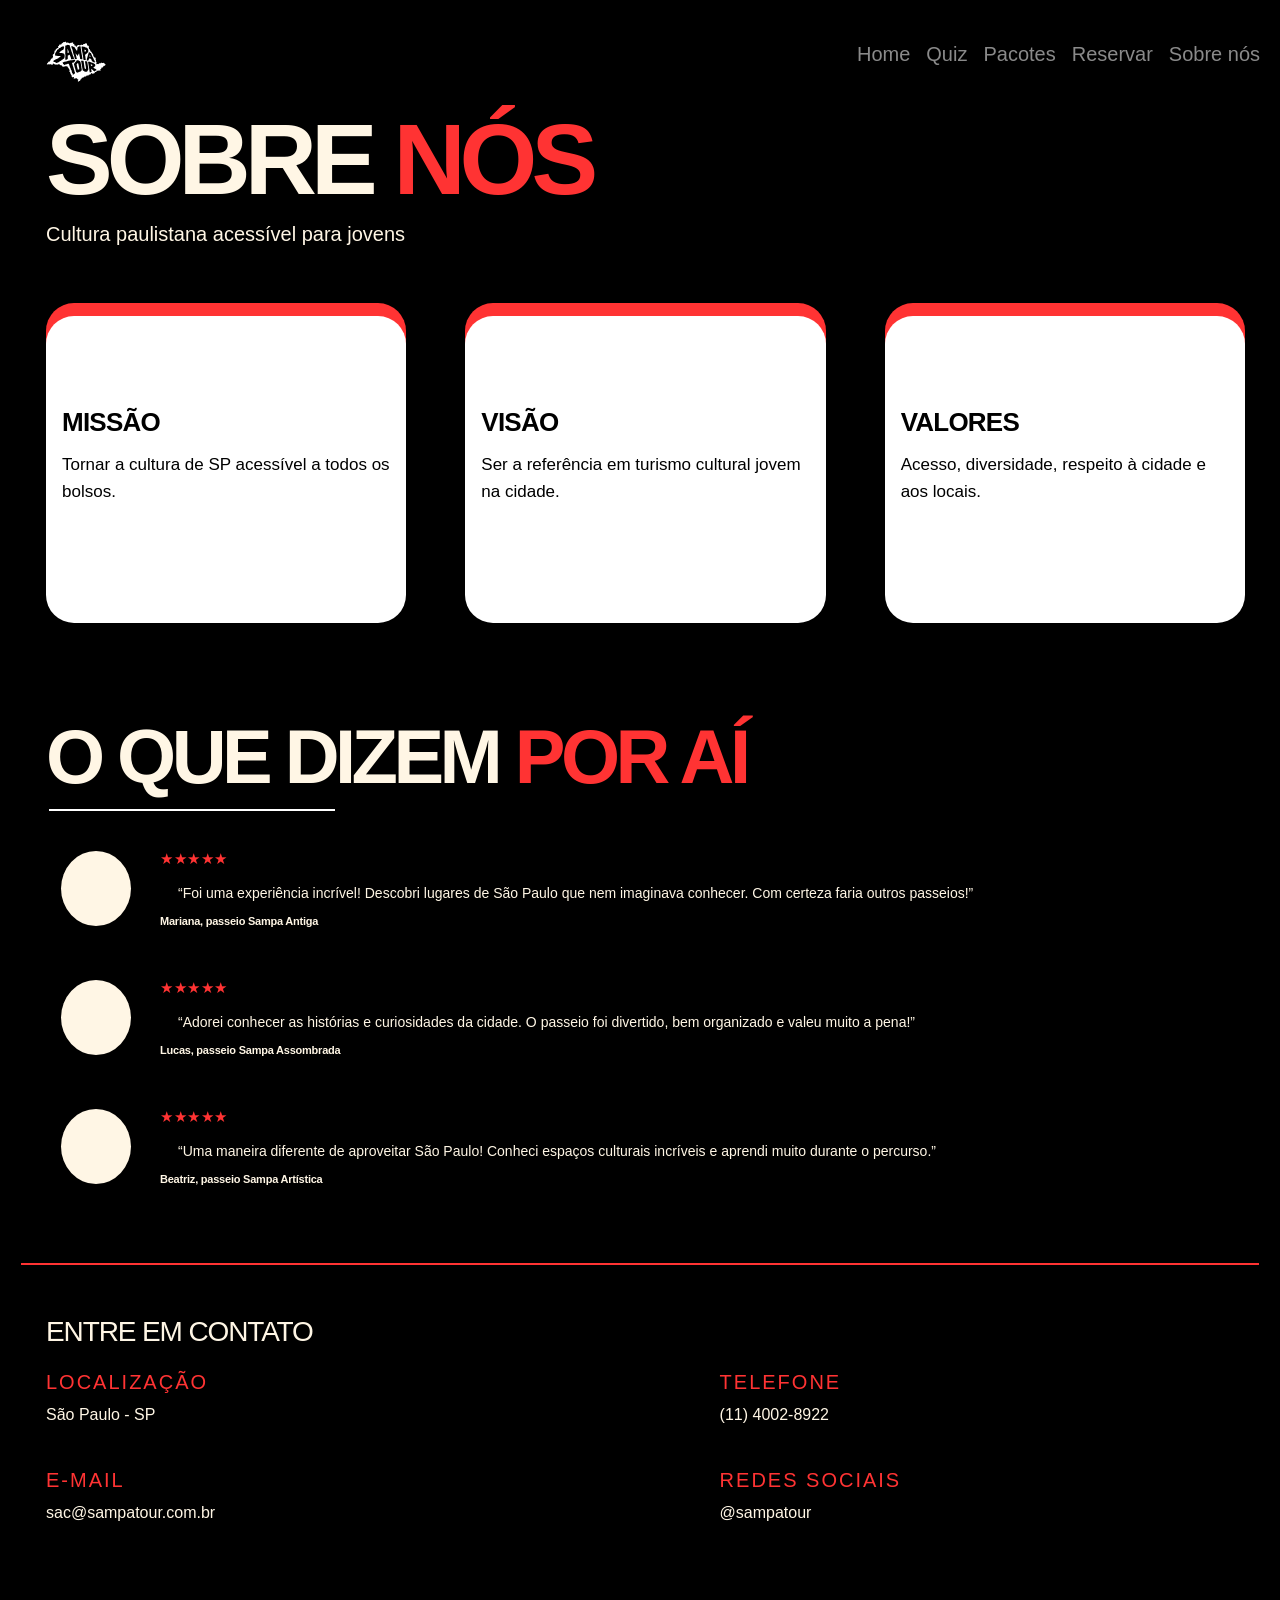
==== commit 02c0e3e4: "Update about page" ====
--- a/sobre.html
+++ b/sobre.html
@@ -97,14 +97,15 @@
           <span
             class="depoimento-foto"
             role="img"
-            aria-label="Foto do participante"
+            aria-label="Foto da participante"
           ></span>
           <section class="depoimento-conteudo">
             <p class="estrelas" aria-label="5 estrelas">★★★★★</p>
             <blockquote>
-              “Conheci o centro como nunca! Rolê incrível e preço justo.”
+              “Foi uma experiência incrível! Descobri lugares de São Paulo que
+              nem imaginava conhecer. Com certeza faria outros passeios!”
             </blockquote>
-            <p class="autor">Marcos, foi no rolê x</p>
+            <p class="autor">Mariana, passeio Sampa Antiga</p>
           </section>
         </article>
 
@@ -117,9 +118,10 @@
           <section class="depoimento-conteudo">
             <p class="estrelas" aria-label="5 estrelas">★★★★★</p>
             <blockquote>
-              “Conheci o centro como nunca! Rolê incrível e preço justo.”
+              “Adorei conhecer as histórias e curiosidades da cidade. O passeio
+              foi divertido, bem organizado e valeu muito a pena!”
             </blockquote>
-            <p class="autor">Marcos, foi no rolê x</p>
+            <p class="autor">Lucas, passeio Sampa Assombrada</p>
           </section>
         </article>
 
@@ -127,14 +129,15 @@
           <span
             class="depoimento-foto"
             role="img"
-            aria-label="Foto do participante"
+            aria-label="Foto da participante"
           ></span>
           <section class="depoimento-conteudo">
             <p class="estrelas" aria-label="5 estrelas">★★★★★</p>
             <blockquote>
-              “Conheci o centro como nunca! Rolê incrível e preço justo.”
+              “Uma maneira diferente de aproveitar São Paulo! Conheci espaços
+              culturais incríveis e aprendi muito durante o percurso.”
             </blockquote>
-            <p class="autor">Marcos, foi no rolê x</p>
+            <p class="autor">Beatriz, passeio Sampa Artística</p>
           </section>
         </article>
       </section>
